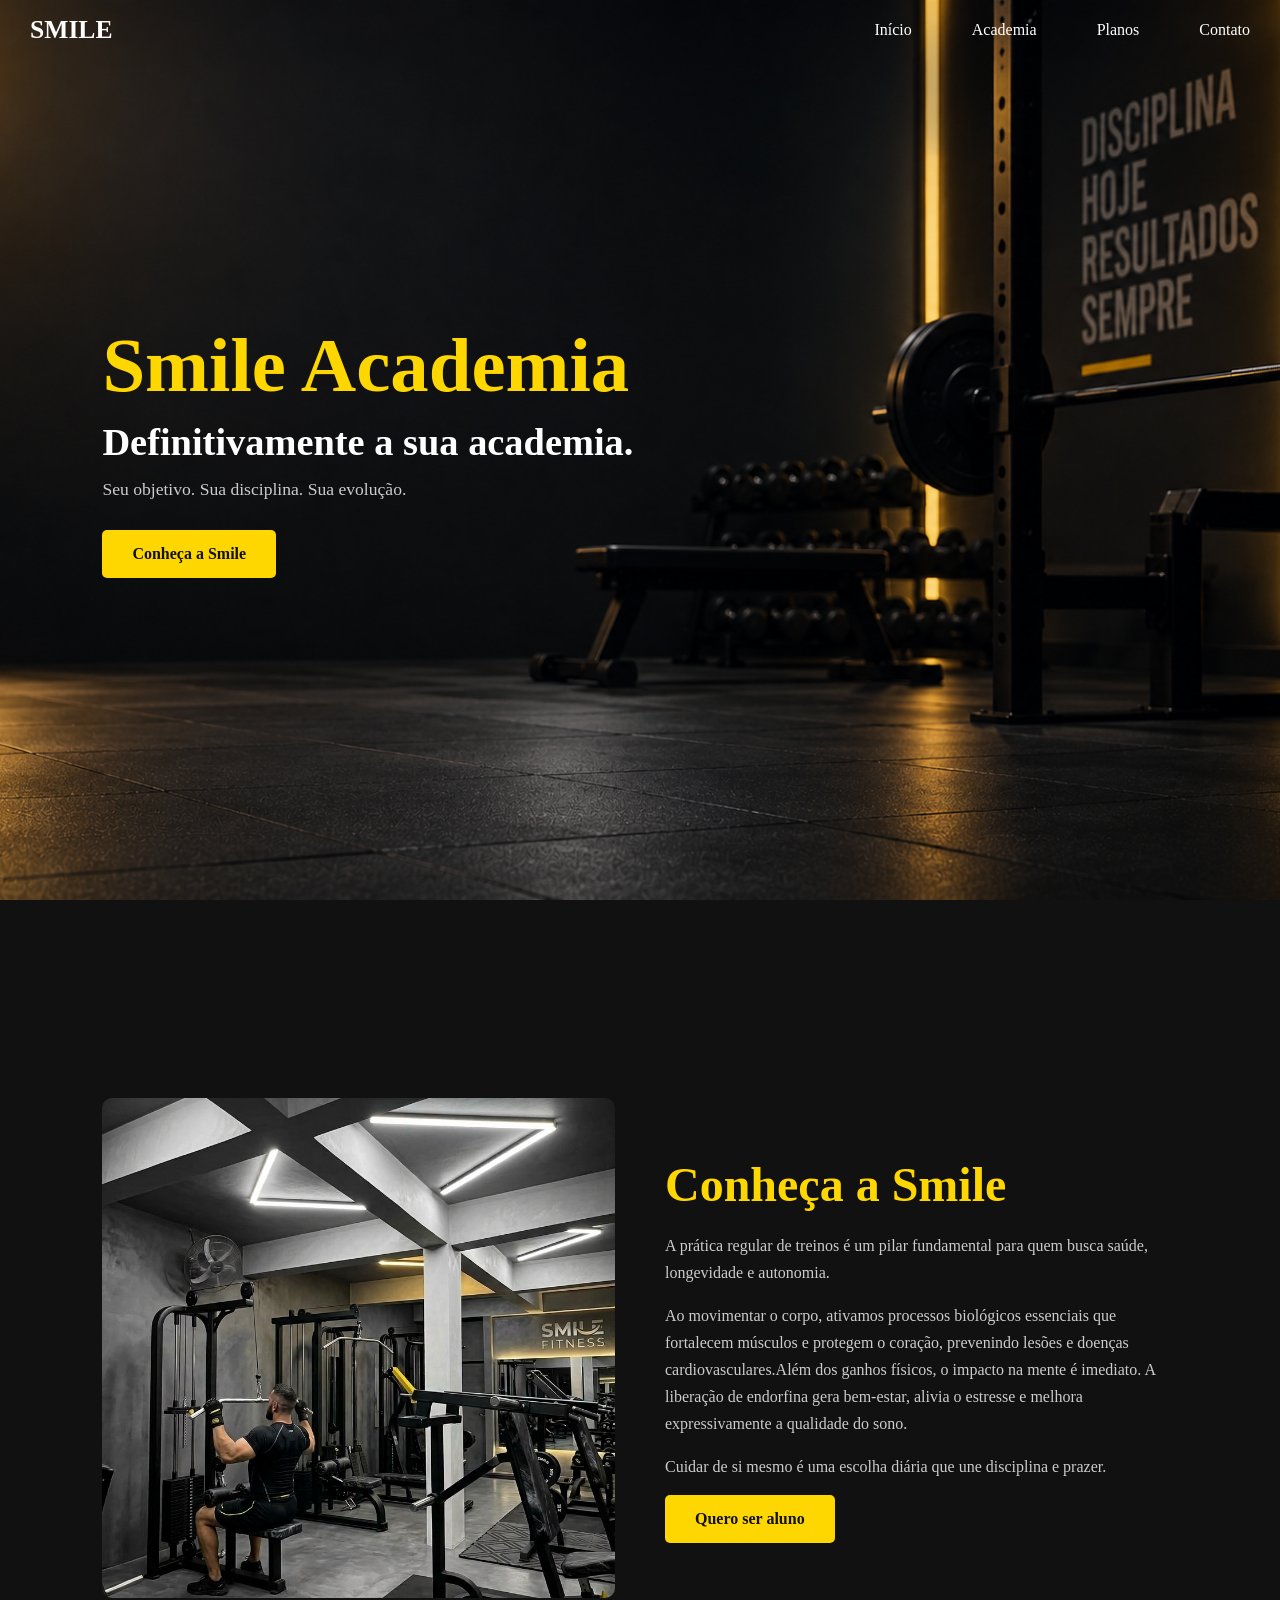
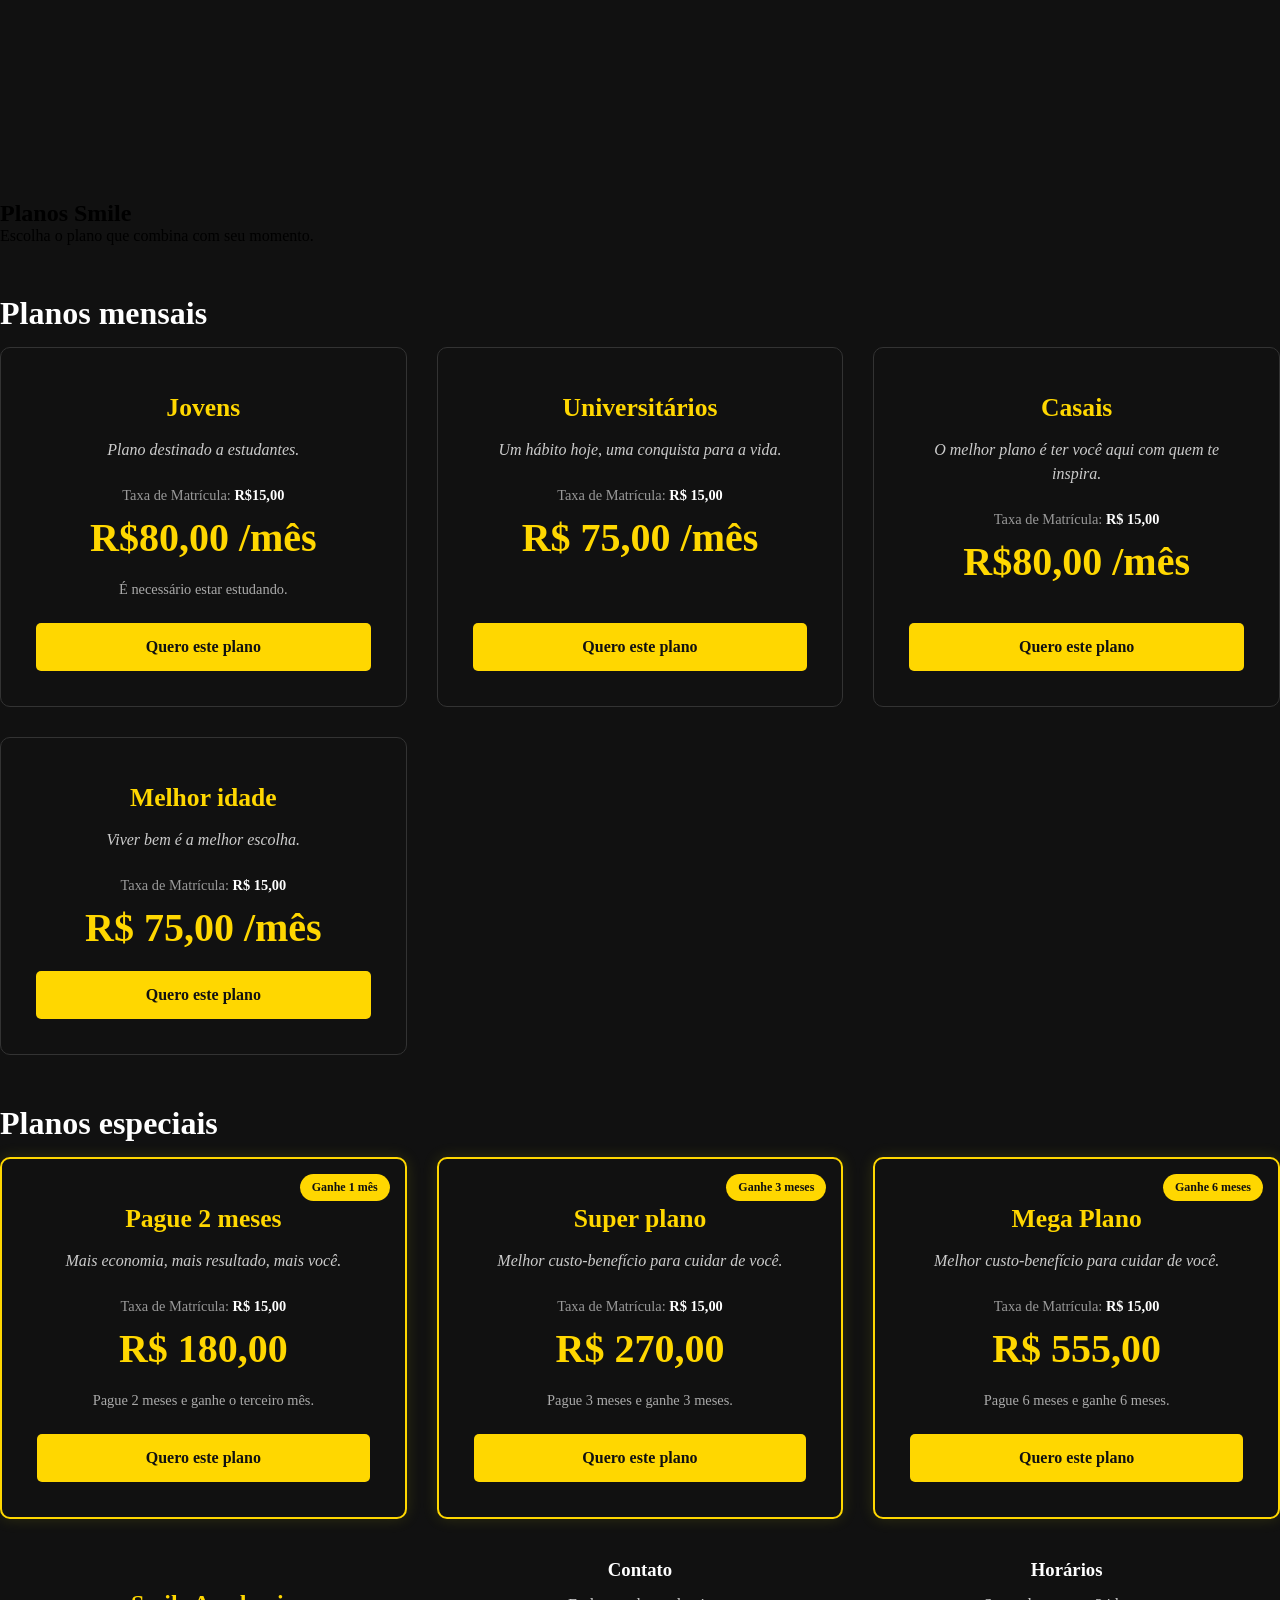
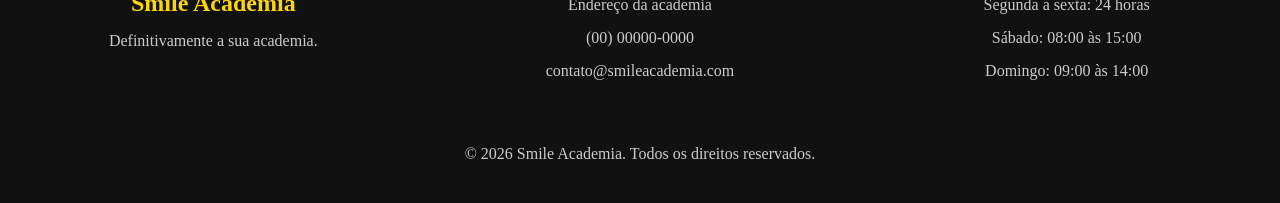
==== index.html @ 68032ead "Primeira versao do Smile Academia" ====
<!DOCTYPE html>
<html lang="pt-BR">
    <head>
        <meta charset="UTF-8">
        <meta name="viewport" content="width=device-width, initial-scale=1.0">
        <title>Smile</title>
        <link rel="stylesheet" href="css/style.css">
        <script src="js/script.js"></script>
    </head>
    <body>
        <header>
            <nav>
                <ul>
                    <li class="logotipo">
                        <a href="#inicio">SMILE</a>
                    </li>
                    <li class="hideMobile">
                        <a href="#inicio">Início</a>
                    </li>
                    <li class="hideMobile">
                        <a href="#academia">Academia</a>
                    </li>
                    <li class="hideMobile">
                        <a href="#planos">Planos</a>
                    </li>
                    <li class="hideMobile"><a href="#contato">Contato</a></li>
                    <li class="hideDesktop" onclick="showSidebar()"><a href="#">
                        <svg class="icon" xmlns="http://www.w3.org/2000/svg" height="24px" viewBox="0 -960 960 960" width="24px" fill="#1f1f1f"><path d="M120-240v-80h720v80H120Zm0-200v-80h720v80H120Zm0-200v-80h720v80H120Z"/></svg>
                    </a></li>
                </ul>
                
                <ul class="sidebar">
                    <li onclick="hideSidebar()""><a href="#">
                    <svg class="icon" xmlns="http://www.w3.org/2000/svg" height="24px" viewBox="0 -960 960 960" width="24px" fill="#1f1f1f"><path d="m256-200-56-56 224-224-224-224 56-56 224 224 224-224 56 56-224 224 224 224-56 56-224-224-224 224Z"/></svg>
                </a></li>
                    <li><a href="#inicio">Início</a></li>
                    <li><a href="#academia">Academia</a></li>
                    <li><a href="#planos">Planos</a></li>
                    <li><a href="#contato">Contato</a></li>
                </ul>
            </nav>
        </header>
        <main>
            <section id="inicio">
                <div class="hero-conteudo">
                    <h1>Smile Academia</h1>
                    <h2>Definitivamente a sua academia.</h2>
                    <p>Seu objetivo. Sua disciplina. Sua evolução.</p>
                    <a href="#academia" class="btn-principal">Conheça a Smile</a>
                </div>
            </section>  
            <section id="academia">
                <!-- Imagem da academia -->
                <div class="academia-imagem">
                    <img src="images/smile.jpg" alt="Interior da academia Smile">
                </div>
                <!-- Conteudo Textual -->
                <div class="academia-conteudo">
                    <h2>
                        Conheça a Smile
                    </h2>
                    <p>
                        A prática regular de treinos é um pilar fundamental para quem busca saúde, longevidade e autonomia.
                    </p>
                    <p>
                        Ao movimentar o corpo, ativamos processos biológicos essenciais que fortalecem músculos e protegem o coração,
                        prevenindo lesões e doenças cardiovasculares.Além dos ganhos físicos, o impacto na mente é imediato.
                        A liberação de endorfina gera bem-estar, alivia o estresse e melhora expressivamente a qualidade do sono.
                    </p>
                    <p>
                        Cuidar de si mesmo é uma escolha diária que une disciplina e prazer.
                    </p>
                    <a href="#" class="btn-principal">Quero ser aluno</a>
                </div>
            </section>
            <section id="planos">
                <div class="planos-cabecalho">
                    <h2>Planos Smile</h2>
                    <p>
                        Escolha o plano que combina com seu momento.
                    </p>
                </div>
                <!--Plano Mensais-->
                <div class="grupo-planos">
                    <h3>Planos mensais</h3>
                    <div class="planos-container">
                        <!-- Planos Jovens -->
                        <article class="plano">
                            <h4>Jovens</h4>
                            <p class="frase-plano">
                                Plano destinado a estudantes.
                            </p>
                            <p class="taxa">
                                Taxa de Matrícula:
                                <strong>R$15,00</strong>
                            </p>
                            <p class="preco">
                                R$80,00
                                <span>/mês</span>
                            </p>
                            <p class="condicao">
                                É necessário estar estudando.
                            </p>
                            <a href="#" class="btn-principal">
                                Quero este plano
                            </a>
                        </article>
                        <!-- Plano Universitario -->
                        <article class="plano">
                            <h4>Universitários</h4>
                            <p class="frase-plano">
                                Um hábito hoje, uma conquista para a vida.
                            </p>
                            <p class="taxa">
                                Taxa de Matrícula:
                                <strong>R$ 15,00</strong>
                            </p>
                            <p class="preco">
                                R$ 75,00
                                <span>/mês</span>
                            </p>
                            <a href="#" class="btn-principal">
                                Quero este plano
                            </a>
                        </article>
                        <!-- Plano Casais -->
                        <article class="plano">
                                <h4>Casais</h4>
                                <p class="frase-plano">
                                    O melhor plano é ter você aqui com quem te inspira.
                                </p>
                                <p class="taxa">
                                    Taxa de Matrícula:
                                    <strong>R$ 15,00</strong>
                                </p>
                                <p class="preco">
                                    R$80,00
                                    <span>/mês</span>
                                </p>
                                <a href="#" class="btn-principal">
                                    Quero este plano
                                </a>
                        </article>
                        <!-- Plano melhor idade -->
                        <article class="plano">
                                <h4>Melhor idade</h4>
                                <p class="frase-plano">
                                    Viver bem é a melhor escolha.
                                </p>
                                <p class="taxa">
                                    Taxa de Matrícula:
                                    <strong>R$ 15,00</strong>
                                </p>
                                <p class="preco">
                                    R$ 75,00
                                    <span>/mês</span>
                                </p>
                                <a href="#" class="btn-principal">
                                    Quero este plano
                                </a>
                        </article>
                    </div>
                </div>
                <!-- Planos Especiais -->
                <div class="grupo-planos">
                    <h3>Planos especiais</h3>
                    <div class="planos-container">
                        <!-- Pague 2 meses -->
                        <article class="plano destaque">
                            <span class="etiqueta">
                                Ganhe 1 mês
                            </span>
                            <h4>Pague 2 meses</h4>
                            <p class="frase-plano">
                                Mais economia, mais resultado, mais você.
                            </p>
                            <p class="taxa">
                                Taxa de Matrícula:
                                <strong>R$ 15,00</strong>
                            </p>
                            <p class="preco">
                                R$ 180,00
                            </p>
                            <p class="condicao">
                                Pague 2 meses e ganhe o terceiro mês.
                            </p>
                            <a href="#" class="btn-principal">
                                Quero este plano
                            </a>
                        </article>
                        <!-- Super Plano -->
                         <article class="plano destaque">
                            <span class="etiqueta">
                                Ganhe 3 meses
                            </span>
                            <h4>Super plano</h4>
                            <p class="frase-plano">
                                Melhor custo-benefício para cuidar de você.
                            </p>
                            <p class="taxa">
                                Taxa de Matrícula:
                                <strong>R$ 15,00</strong>
                            </p>
                            <p class="preco">
                                R$ 270,00
                            </p>
                            <p class="condicao">
                                Pague 3 meses e ganhe 3 meses.
                            </p>
                            <a href="#" class="btn-principal">
                                Quero este plano
                            </a>
                         </article>
                         <!-- Mega Plano -->
                          <article class="plano destaque">
                            <span class="etiqueta">
                                Ganhe 6 meses
                            </span>
                            <h4>Mega Plano</h4>
                            <p class="frase-plano">
                                Melhor custo-benefício para cuidar de você.
                            </p>
                            <p class="taxa">
                                Taxa de Matrícula:
                                <strong>R$ 15,00</strong>
                            </p>
                            <p class="preco">
                                R$ 555,00
                            </p>
                            <p class="condicao">
                                Pague 6 meses e ganhe 6 meses.
                            </p>
                            <a href="#" class="btn-principal">
                                Quero este plano
                            </a>
                          </article>
                    </div>
                </div>
            </section>
        </main>
        <!-- Rodape-->
        <footer id="contato">
            <div class="footer-info">
                <h2>Smile Academia</h2>
                <p>Definitivamente a sua academia.</p>
            </div>
            <div class="footer-contato">
                <h3>Contato</h3>
                <p>Endereço da academia</p>
                <p>(00) 00000-0000</p>
                <p>contato@smileacademia.com</p>
            </div>
            <div class="footer-horarios">
                <h3>Horários</h3>
                <p>Segunda a sexta: 24 horas</p>
                <p>Sábado: 08:00 às 15:00</p>
                <p>Domingo: 09:00 às 14:00</p>
            </div>
            <div class="footer-copy">
                <p>&copy; 2026 Smile Academia. Todos os direitos reservados.</p>
            </div>
        </footer>
    </body>
</html>
---- css/style.css ----
* {
    margin: 0;
    padding: 0;
    box-sizing: border-box;
}

body {
    min-height: 100vh;
    background-color: #111;
}


nav {
    position: absolute;
    top: 0;
    left: 0;
    width: 100%;
    z-index: 10;
    display: flex;
    justify-content: flex-end;
}

nav ul{
    width:100%;
    list-style:none;
    display:flex;
    justify-content:flex-end;
    align-items:center;
}

nav li{
    height:60px;
}

nav li:first-child{
    margin-right:auto;
}


nav a{
    height:100%;
    padding:0 30px;
    text-decoration:none;
    display:flex;
    align-items:center;
    color: #fff;
}

nav a:hover{
    color:#ffd700;
}

.icon{
    fill:#fff;
}

.logotipo{
    font-weight:bold;
    font-size:1.6rem;
}

/* 
menu lateral aberto 
*/

.sidebar.active {
    display: flex;
}

.sidebar{
    position:fixed;
    top:0;
    right:0;
    height:100vh;
    width:280px;
    z-index:999;
    background-color: rgba(255,255,255,0.2);
    box-shadow: -10px 0 10px rgba(0,0,0,0.1);
    display:none;
    flex-direction:column;
    align-items: flex-start;
    justify-content: flex-start;
    backdrop-filter: blur(10px);
}

/*
    Seçao principal
*/

#inicio {
    min-height: 100vh;
    background-image: url(../images/fundo.jpg);
    background-size: cover;
    background-position: center;
    display: flex;
    flex-direction: column;
    justify-content: center;
    align-items: flex-start;
    padding: 120px 8%;
}

#inicio h1 {
    font-size: clamp(2.5rem, 6vw, 5rem);
    color: #ffd700;
    margin-bottom: 10px;
}

#inicio h2 {
    font-size: clamp(1.5rem, 3vw, 2.5rem);
    color: #fff;
    margin-bottom: 15px;
}

#inicio p {
    font-size: 1.1rem;
    color: #ccc;
    margin-bottom: 30px;
}

.btn-principal {
    display: inline-block;
    padding: 15px 30px;
    background-color: #ffd700;
    color: #111;
    text-decoration: none;
    font-weight: bold;
    border-radius: 5px;
    transition: 0.3s;
}

.btn-principal:hover {
    background-color: #fff;
    transform: translateY(-3px);
}

/*
===================
 SEÇÃO ACADEMIA
===================
*/

#academia {
    min-height: 100vh;
    display: grid;
    grid-template-columns: repeat(2, 1fr);
    align-items: center;
    gap: 50px;
    padding: 100px 8%;
    background-color: #111;
}

/* iMAGEM */
.academia-imagem img {
    width: 100%;
    height: 500px;
    object-fit: cover;
    border-radius: 10px;
}

/* CONTEÚDO */

.academia-conteudo h2 {
    font-size: clamp(2rem, 4vw, 3rem);
    color: #ffd700;
    margin-bottom: 20px;
}

.academia-conteudo p {
    color: #ccc;
    line-height: 1.7;
    margin-bottom: 15px;
}

/*
========================
        PLANOS
========================
*/
.plano {
    padding: 45px 35px 35px;
    background-color: #111;
    border: 1px solid #333;
    border-radius: 10px;
    text-align: center;
    transition: 0.3s;

    /*organiza o conteudo verticalmente*/
    display: flex;
    flex-direction: column;
    position: relative;
}

/* efeito ao passar o mouse */
.plano:hover {
    transform: translateY(-5px) scale(1.02);
    border-color: #ffd700;
}

.grupo-planos {
    margin-top: 50px;
}

.grupo-planos h3 {
    font-size: 2rem;
    color: #fff;
    margin-bottom: 15px;
}

.plano h4{
    font-size: 1.6rem;
    color: #ffd700;
    margin-bottom: 15px;
}

.frase-plano {
    color: #ccc;
    font-style: italic;
    line-height: 1.5;
    margin-bottom: 25px;
}

.taxa {
    color: #999;
    font-size: 0.9rem;
    margin-bottom: 10px;
}

.taxa strong {
    color: #fff;
}

.preco {
    font-size: 2.5rem;
    font-weight: bold;
    color: #ffd700;
    margin-bottom: 20px;
}

.condicao {
    color: #aaa;
    font-size: 0.9rem;
    margin-bottom: 25px;
}

.plano .btn-principal {
    margin-top: auto;
}

.planos-container {
    display: grid;
    grid-template-columns: repeat(3, 1fr);
    gap: 30px;
}

.plano.destaque {
    border: 2px solid #ffd700;
    box-shadow: 0 0 15px rgba(215,215,0,0.15);
}

.etiqueta {
    position: absolute;
    top: 15px;
    right: 15px;
    padding: 6px 12px;
    background-color: #ffd700;
    color: #111;
    font-size: 0.75rem;
    font-weight: bold;
    border-radius: 20px;
}

/* ===================
        RODAPE
===================== */

#contato {
    background-color: #111;
    justify-content: center;
    display: grid;
    grid-template-columns:repeat(3, 1fr);
    align-items: center;
    gap: 50px;
    padding: 40px 25px 25px;
}

.footer-info,
.footer-contato,
.footer-horarios {
    text-align: center;
}

.footer-info h2,
.footer-contato h3,
.footer-horarios h3 {
    margin-bottom: 15px;
}

#contato p {
    margin-bottom: 15px;
}

.footer-copy p {
    color: #aaa;
    margin-bottom: 0;
}

.footer-copy {
    grid-column: 1 / 4;
    text-align: center;
}

.footer-info h2 {
    color: #ffd700;
}

.footer-contato h3,
.footer-horarios h3 {
    color: #fff;
}

#contato p {
    color: #ccc;
}

/* 
=====================
RESPONSIVIDADE
=====================
*/

/* =====================
   ATÉ 1000px
===================== */

@media (max-width: 1000px) {

    .planos-container {
        grid-template-columns: repeat(2, 1fr);
    }
}


/* =====================
   ATÉ 800px
===================== */

@media (max-width: 800px) {

    body {
        background-size: auto 100vh;
        background-position: center top;
    }

    .hideMobile {
        display: none;
    }

    #academia {
        grid-template-columns: 1fr;
        padding: 70px 6%;
    }

    .academia-imagem img {
        height: 350px;
    }

    #contato {
        grid-template-columns: 1fr;
    }

    .footer-copy {
        grid-column: 1;
    }
}


/* =====================
   ATÉ 600px
===================== */

@media (max-width: 600px) {

    #inicio {
        padding: 100px 6%;
        background-position: 65% center;
    }

    .hero-conteudo {
        max-width: 100%;
    }

    .hero-conteudo h1 {
        font-size: 2.5rem;
    }

    .hero-conteudo h2 {
        font-size: 2rem;
    }

    .hero-conteudo p {
        font-size: 1rem;
    }

    .btn-principal {
        padding: 13px 24px;
    }

    .planos-container {
        grid-template-columns: 1fr;
    }
}


/* =====================
   ATÉ 500px
===================== */

@media (max-width: 500px) {

    body {
        background-size: auto 100%;
        background-position: center top;
    }

    #academia {
        padding: 60px 5%;
    }

    .academia-imagem img {
        height: 280px;
    }

    #contato {
        padding: 30px 15px 20px;
    }
}


/* =====================
   SOMENTE DESKTOP
===================== */

@media (min-width: 800px) {

    .hideDesktop {
        display: none;
    }
}
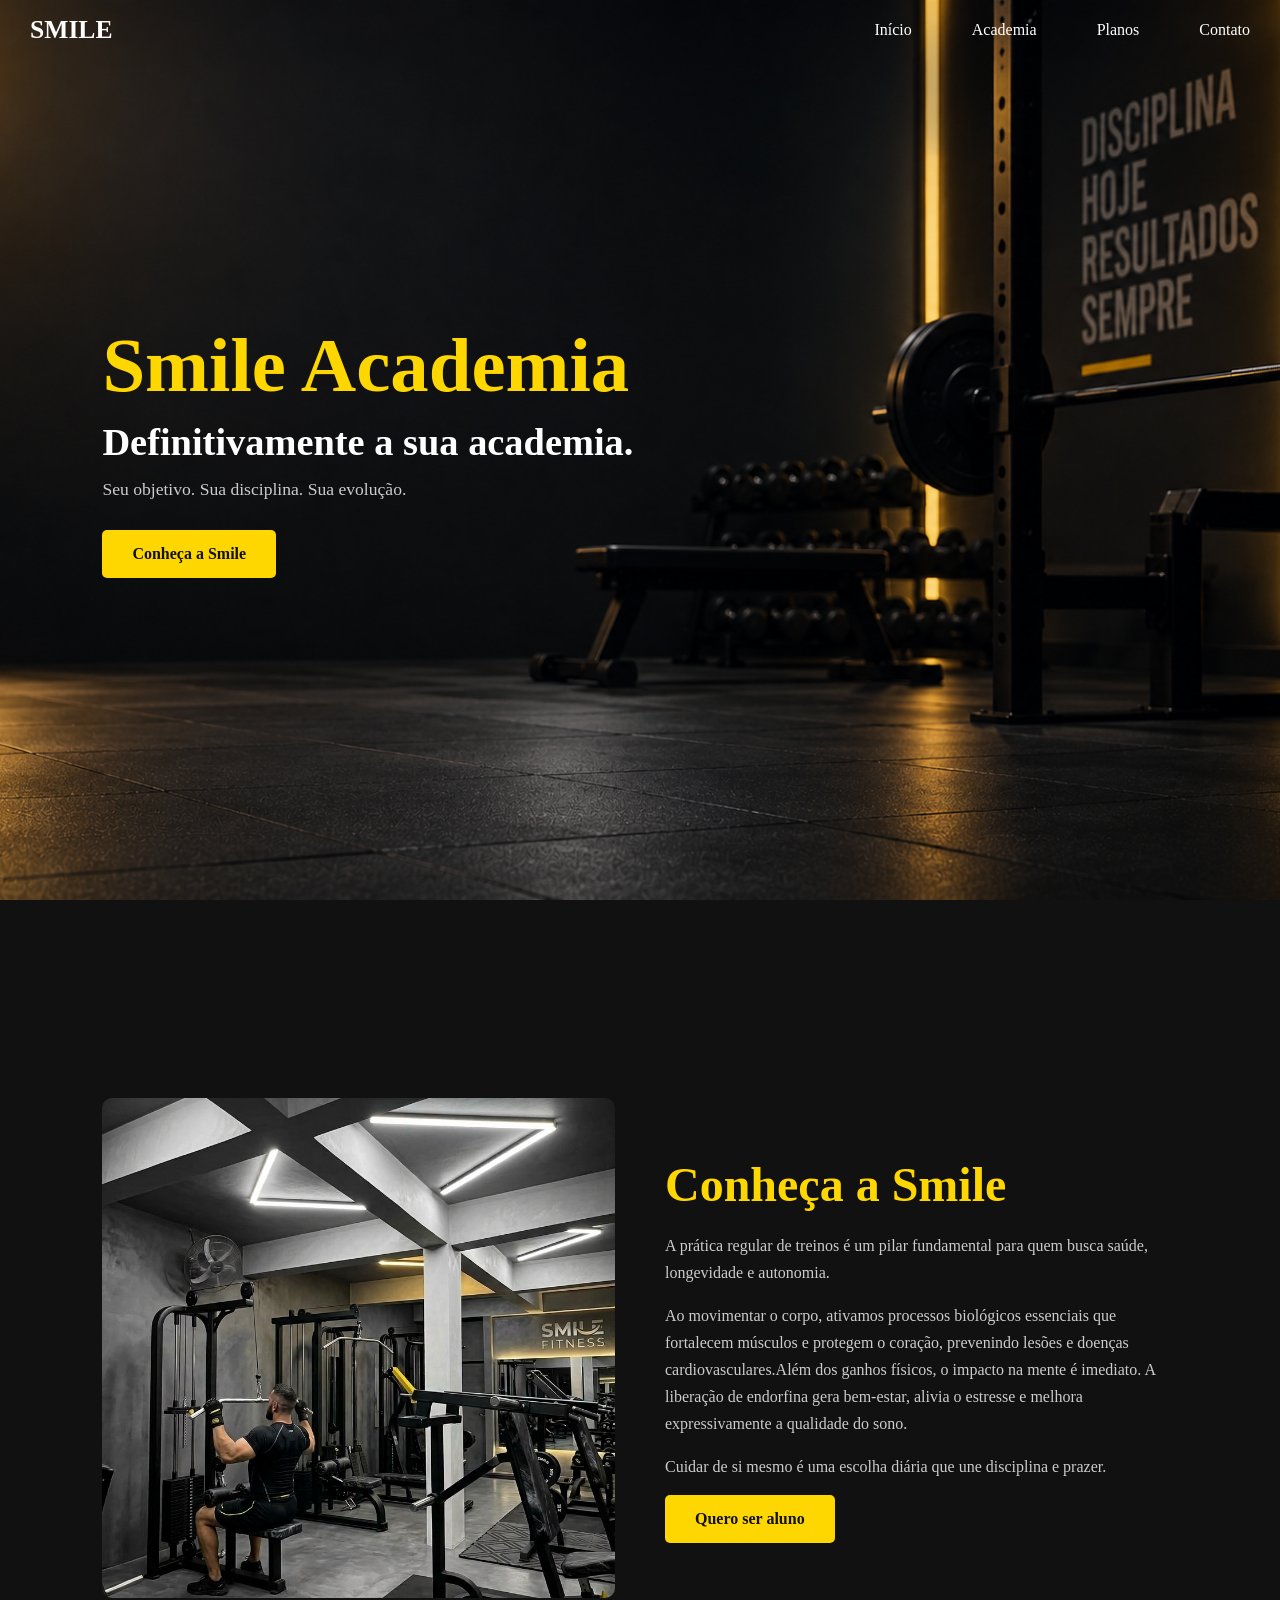
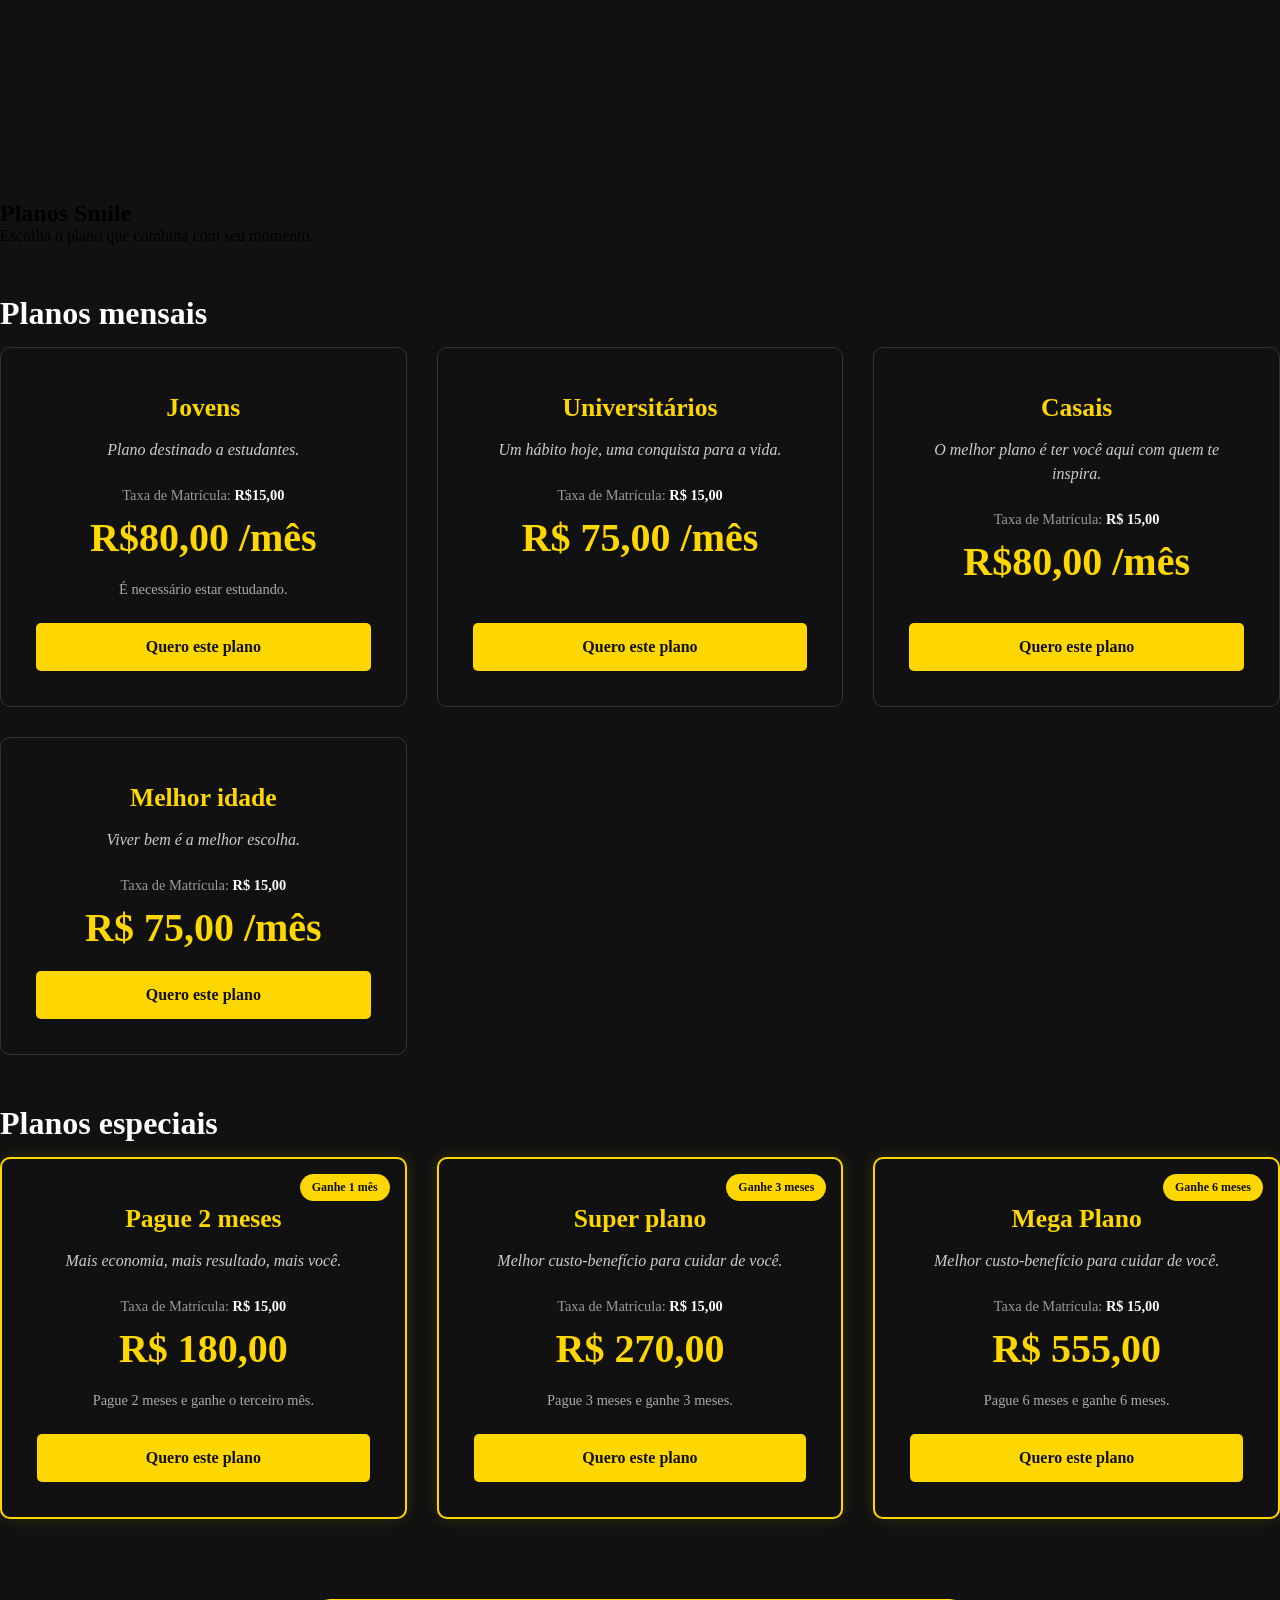
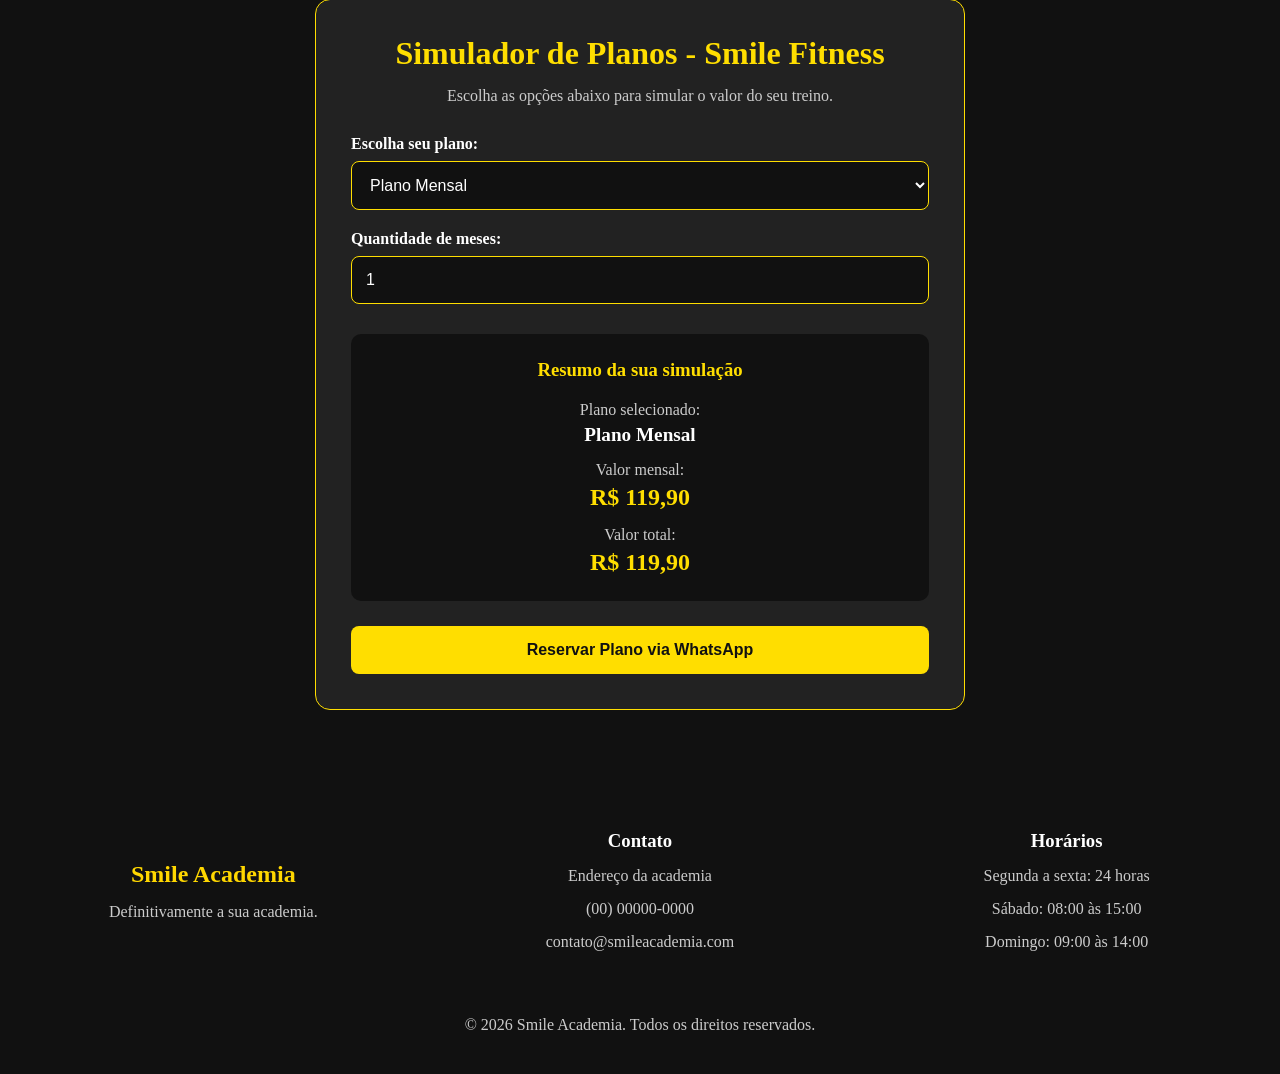
==== commit 67dd2261: "Atualiza estrutura HTML, CSS e JavaScript" ====
--- a/index.html
+++ b/index.html
@@ -5,7 +5,7 @@
         <meta name="viewport" content="width=device-width, initial-scale=1.0">
         <title>Smile</title>
         <link rel="stylesheet" href="css/style.css">
-        <script src="js/script.js"></script>
+        <script src="js/script.js" defer></script>
     </head>
     <body>
         <header>
@@ -24,13 +24,13 @@
                         <a href="#planos">Planos</a>
                     </li>
                     <li class="hideMobile"><a href="#contato">Contato</a></li>
-                    <li class="hideDesktop" onclick="showSidebar()"><a href="#">
+                    <li class="hideDesktop botao-menu"><a href="#">
                         <svg class="icon" xmlns="http://www.w3.org/2000/svg" height="24px" viewBox="0 -960 960 960" width="24px" fill="#1f1f1f"><path d="M120-240v-80h720v80H120Zm0-200v-80h720v80H120Zm0-200v-80h720v80H120Z"/></svg>
                     </a></li>
                 </ul>
                 
                 <ul class="sidebar">
-                    <li onclick="hideSidebar()""><a href="#">
+                    <li class="botao-fechar"><a href="#">
                     <svg class="icon" xmlns="http://www.w3.org/2000/svg" height="24px" viewBox="0 -960 960 960" width="24px" fill="#1f1f1f"><path d="m256-200-56-56 224-224-224-224 56-56 224 224 224-224 56 56-224 224 224 224-56 56-224-224-224 224Z"/></svg>
                 </a></li>
                     <li><a href="#inicio">Início</a></li>
@@ -238,6 +238,57 @@
                 </div>
             </section>
         </main>
+        <!-- CALCULADORA DE PLANOS -->
+        <section id="calculadora" class="calc-section">
+            <div class="calc-container">
+                <h2>Simulador de Planos - Smile Fitness</h2>
+                <p class="calc-subtitle">
+                    Escolha as opções abaixo para simular o valor do seu treino.
+                </p>
+                <div class="calc-form">
+                    <div class="calc-field">
+                        <label for="select-plano">Escolha seu plano:</label>
+                        <select id="select-plano">
+                            <option value="mensal">Plano Mensal</option>
+                            <option value="trimestral">Plano Trimestral</option>
+                            <option value="anual">Plano Anual</option>
+                        </select>
+                    </div>
+                    <div class="calc-field">
+                        <label for="input-meses">Quantidade de meses:</label>
+                        <input
+                            type="number"
+                            id="input-meses"
+                            value="1"
+                            min="1"
+                            max="24"
+                            step="1"
+                        >
+                    </div>
+                </div>
+                <div class="calc-result">
+                    <h3>Resumo da sua simulação</h3>
+                    <p>Plano selecionado:</p>
+                    <strong id="resultado-nome">Plano Mensal</strong>
+                    <p>Valor mensal:</p>
+                    <strong id="resultado-mensal" class="price">
+                        R$ 119,90
+                    </strong>
+                    <p>Valor total:</p>
+                    <strong id="resultado-total" class="price">
+                        R$ 119,90
+                    </strong>
+                </div>
+                <button
+                    type="button"
+                    id="btn-enviar-whats"
+                    class="btn-whatsapp-calc"
+                >
+                    Reservar Plano via WhatsApp
+                </button>
+            </div>
+        </section>
+        <!-- FIM DA CALCULADORA -->
         <!-- Rodape-->
         <footer id="contato">
             <div class="footer-info">
@@ -261,4 +312,4 @@
             </div>
         </footer>
     </body>
-</html>
+</html>
--- a/css/style.css
+++ b/css/style.css
@@ -322,6 +322,131 @@
     color: #ccc;
 }
 
+
+/* ==============================
+   CALCULADORA DE PLANOS
+================================ */
+
+.calc-section {
+    background-color: #111111;
+    color: #FFFFFF;
+    padding: 80px 20px;
+    text-align: center;
+}
+
+.calc-container {
+    max-width: 650px;
+    margin: 0 auto;
+    padding: 35px;
+    background-color: #222222;
+    border-radius: 15px;
+    border: 1px solid #FFDE00;
+}
+
+.calc-container h2 {
+    color: #FFDE00;
+    font-size: 2rem;
+    margin-bottom: 15px;
+}
+
+.calc-subtitle {
+    color: #CCCCCC;
+    margin-bottom: 30px;
+}
+
+.calc-form {
+    display: flex;
+    flex-direction: column;
+    gap: 20px;
+    text-align: left;
+}
+
+.calc-field {
+    display: flex;
+    flex-direction: column;
+    gap: 8px;
+}
+
+.calc-field label {
+    color: #FFFFFF;
+    font-weight: bold;
+}
+
+.calc-field select,
+.calc-field input {
+    width: 100%;
+    padding: 14px;
+    border: 1px solid #FFDE00;
+    border-radius: 8px;
+    background-color: #111111;
+    color: #FFFFFF;
+    font-size: 1rem;
+}
+
+.calc-result {
+    margin-top: 30px;
+    padding: 25px;
+    background-color: #111111;
+    border-radius: 10px;
+}
+
+.calc-result h3 {
+    color: #FFDE00;
+    margin-bottom: 20px;
+}
+
+.calc-result p {
+    color: #CCCCCC;
+    margin-top: 15px;
+}
+
+.calc-result strong {
+    display: block;
+    margin-top: 5px;
+    font-size: 1.2rem;
+}
+
+.calc-result .price {
+    color: #FFDE00;
+    font-size: 1.5rem;
+}
+
+.btn-whatsapp-calc {
+    width: 100%;
+    margin-top: 25px;
+    padding: 15px;
+    border: none;
+    border-radius: 8px;
+    background-color: #FFDE00;
+    color: #111111;
+    font-size: 1rem;
+    font-weight: bold;
+    cursor: pointer;
+    transition: 0.3s;
+}
+
+.btn-whatsapp-calc:hover {
+    background-color: #FFFFFF;
+    transform: translateY(-2px);
+}
+
+/* RESPONSIVIDADE */
+
+@media (max-width: 600px) {
+    .calc-section {
+        padding: 50px 15px;
+    }
+
+    .calc-container {
+        padding: 22px;
+    }
+
+    .calc-container h2 {
+        font-size: 1.5rem;
+    }
+}
+
+
 /* 
 =====================
 RESPONSIVIDADE
